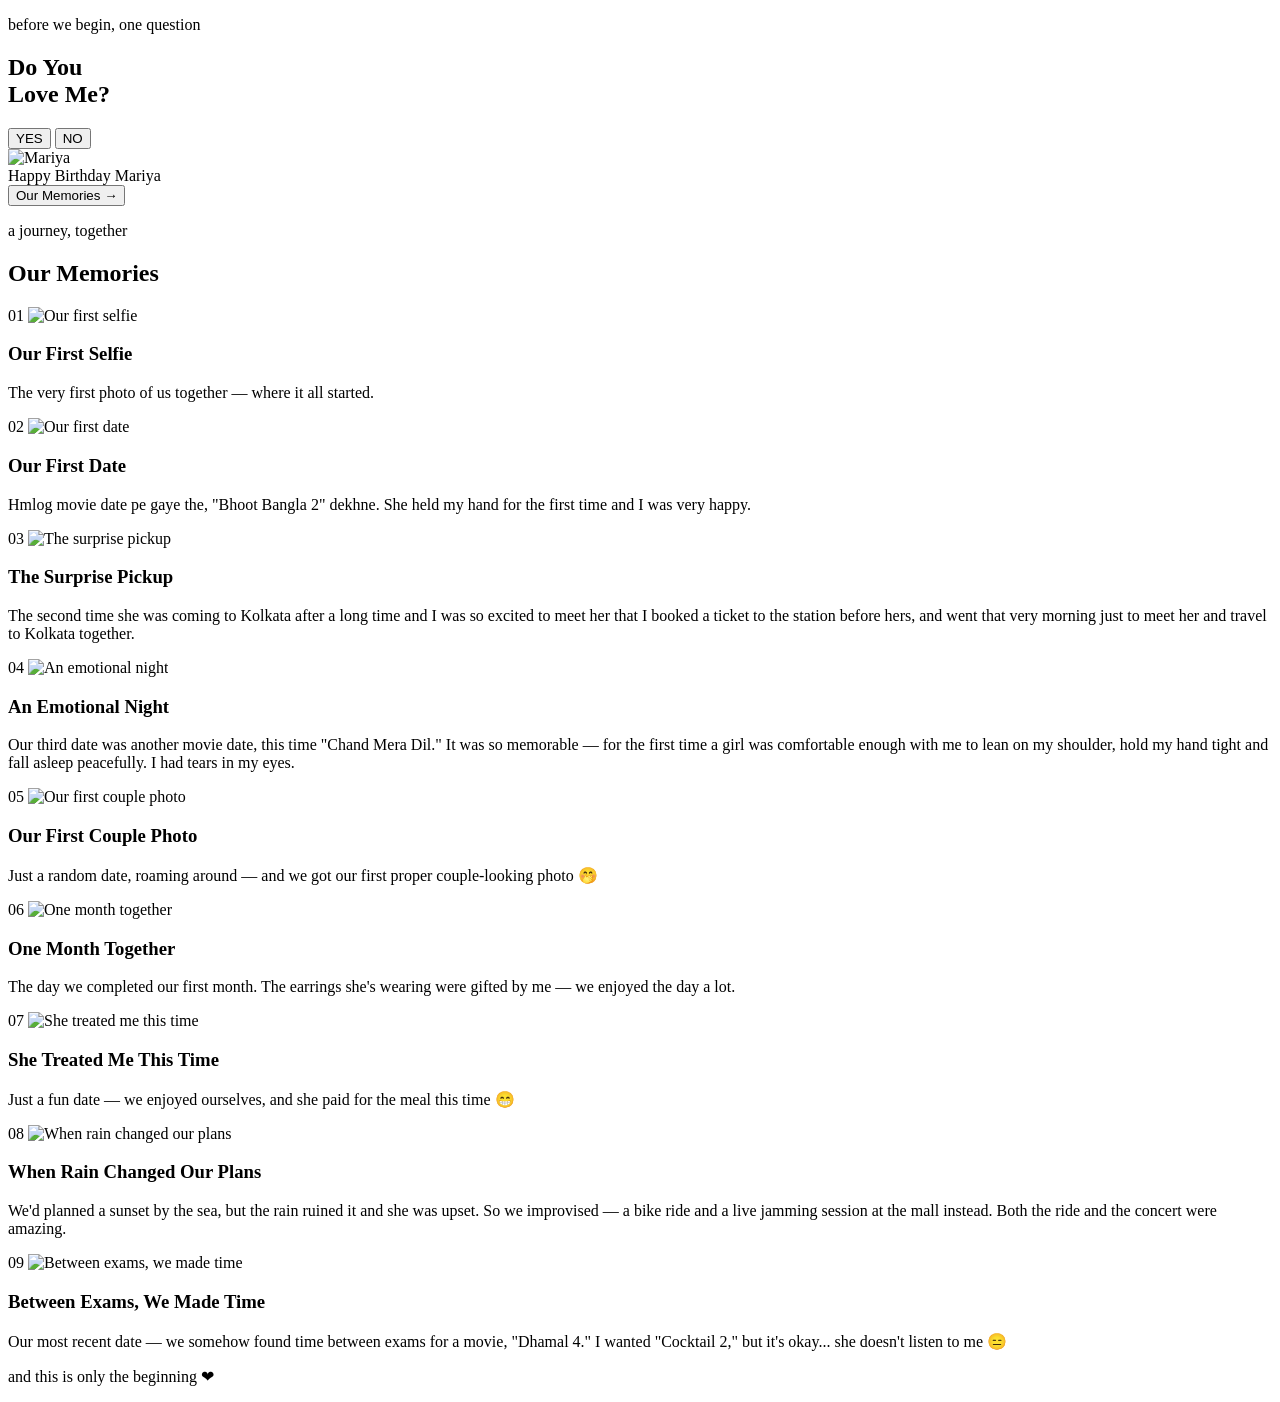
==== index.html @ 49f8afe8 "Add files via upload" ====
<!DOCTYPE html>
<html lang="en">
<head>
<meta charset="UTF-8">
<meta name="viewport" content="width=device-width, initial-scale=1.0">
<title>Happy Birthday Mariya</title>
<link rel="preconnect" href="https://fonts.googleapis.com">
<link rel="preconnect" href="https://fonts.gstatic.com" crossorigin>
<link href="https://fonts.googleapis.com/css2?family=Cormorant+Garamond:ital,wght@0,400;0,500;0,600;1,400;1,500&family=Parisienne&family=Playfair+Display:ital,wght@0,600;0,700;0,900;1,600;1,700&display=swap" rel="stylesheet">
<link rel="stylesheet" href="css/style.css">
</head>
<body>

<div class="ambient" aria-hidden="true"></div>

<!-- SCREEN 1 : THE QUESTION -->
<section id="screen-1" class="screen active">
  <div class="q-wrap">
    <p class="eyebrow">before we begin, one question</p>
    <h1 class="big-question">Do You<br>Love Me?</h1>
    <div class="btn-row" id="btnRow">
      <button id="yesBtn" class="btn btn-yes">YES</button>
      <button id="noBtn" class="btn btn-no">NO</button>
    </div>
  </div>
  <div id="flashMsg" class="flash-msg" aria-live="polite"></div>
</section>

<!-- SCREEN 2 : THE REVEAL -->
<section id="screen-2" class="screen">
  <div class="photo-wrap">
    <img src="images/her-photo.png" alt="Mariya" class="hero-photo">
    <div class="photo-overlay"></div>
    <div class="bday-text">
      <span class="bday-line">Happy Birthday</span>
      <span class="bday-name">Mariya</span>
    </div>
    <button id="nextBtn" class="btn btn-next">Our Memories &#8594;</button>
  </div>
</section>

<!-- SCREEN 3 : OUR MEMORIES -->
<section id="screen-3" class="screen">
  <div class="memories-wrap">
    <p class="eyebrow">a journey, together</p>
    <h2 class="memories-title">Our Memories</h2>

    <div class="timeline">

      <article class="memory">
        <span class="node">01</span>
        <img class="memory-photo" src="images/memory-01.png" alt="Our first selfie">
        <div class="memory-text">
          <h3>Our First Selfie</h3>
          <p>The very first photo of us together — where it all started.</p>
        </div>
      </article>

      <article class="memory">
        <span class="node">02</span>
        <img class="memory-photo" src="images/memory-02.png" alt="Our first date">
        <div class="memory-text">
          <h3>Our First Date</h3>
          <p>Hmlog movie date pe gaye the, "Bhoot Bangla 2" dekhne. She held my hand for the first time and I was very happy.</p>
        </div>
      </article>

      <article class="memory">
        <span class="node">03</span>
        <img class="memory-photo" src="images/memory-03.png" alt="The surprise pickup">
        <div class="memory-text">
          <h3>The Surprise Pickup</h3>
          <p>The second time she was coming to Kolkata after a long time and I was so excited to meet her that I booked a ticket to the station before hers, and went that very morning just to meet her and travel to Kolkata together.</p>
        </div>
      </article>

      <article class="memory">
        <span class="node">04</span>
        <img class="memory-photo" src="images/memory-04.png" alt="An emotional night">
        <div class="memory-text">
          <h3>An Emotional Night</h3>
          <p>Our third date was another movie date, this time "Chand Mera Dil." It was so memorable — for the first time a girl was comfortable enough with me to lean on my shoulder, hold my hand tight and fall asleep peacefully. I had tears in my eyes.</p>
        </div>
      </article>

      <article class="memory">
        <span class="node">05</span>
        <img class="memory-photo" src="images/memory-05.png" alt="Our first couple photo">
        <div class="memory-text">
          <h3>Our First Couple Photo</h3>
          <p>Just a random date, roaming around — and we got our first proper couple-looking photo 🤭</p>
        </div>
      </article>

      <article class="memory">
        <span class="node">06</span>
        <img class="memory-photo" src="images/memory-06.png" alt="One month together">
        <div class="memory-text">
          <h3>One Month Together</h3>
          <p>The day we completed our first month. The earrings she's wearing were gifted by me — we enjoyed the day a lot.</p>
        </div>
      </article>

      <article class="memory">
        <span class="node">07</span>
        <img class="memory-photo" src="images/memory-07.png" alt="She treated me this time">
        <div class="memory-text">
          <h3>She Treated Me This Time</h3>
          <p>Just a fun date — we enjoyed ourselves, and she paid for the meal this time 😁</p>
        </div>
      </article>

      <article class="memory">
        <span class="node">08</span>
        <img class="memory-photo" src="images/memory-08.png" alt="When rain changed our plans">
        <div class="memory-text">
          <h3>When Rain Changed Our Plans</h3>
          <p>We'd planned a sunset by the sea, but the rain ruined it and she was upset. So we improvised — a bike ride and a live jamming session at the mall instead. Both the ride and the concert were amazing.</p>
        </div>
      </article>

      <article class="memory">
        <span class="node">09</span>
        <img class="memory-photo" src="images/memory-09.png" alt="Between exams, we made time">
        <div class="memory-text">
          <h3>Between Exams, We Made Time</h3>
          <p>Our most recent date — we somehow found time between exams for a movie, "Dhamal 4." I wanted "Cocktail 2," but it's okay... she doesn't listen to me 😑</p>
        </div>
      </article>

    </div>

    <p class="footer-note">and this is only the beginning &#10084;</p>
  </div>
</section>

<script src="js/script.js"></script>
</body>
</html>
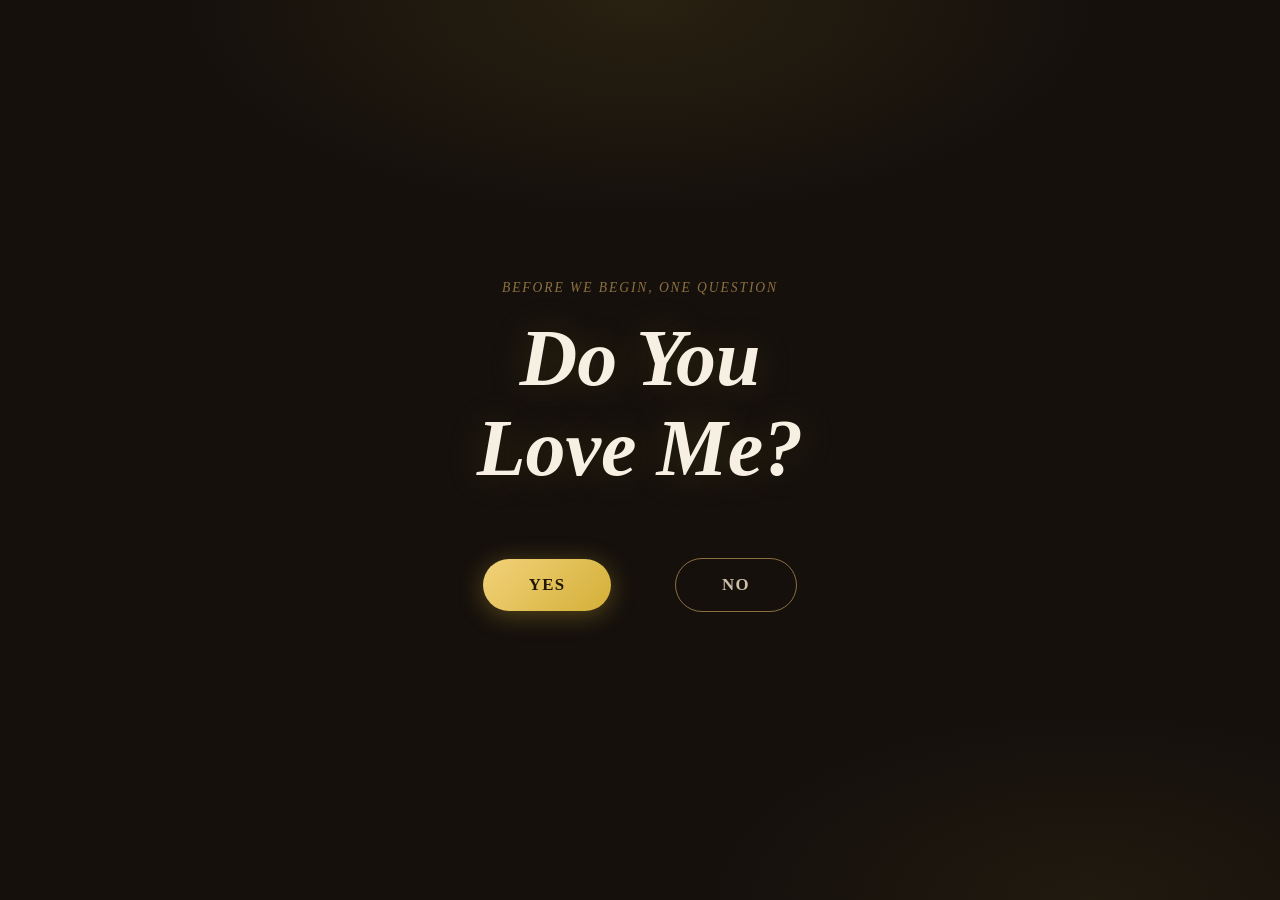
==== commit 4e7c109c: "Update index.html" ====
--- a/index.html
+++ b/index.html
@@ -7,7 +7,7 @@
 <link rel="preconnect" href="https://fonts.googleapis.com">
 <link rel="preconnect" href="https://fonts.gstatic.com" crossorigin>
 <link href="https://fonts.googleapis.com/css2?family=Cormorant+Garamond:ital,wght@0,400;0,500;0,600;1,400;1,500&family=Parisienne&family=Playfair+Display:ital,wght@0,600;0,700;0,900;1,600;1,700&display=swap" rel="stylesheet">
-<link rel="stylesheet" href="css/style.css">
+<link rel="stylesheet" href="style.css">
 </head>
 <body>
 
@@ -29,7 +29,7 @@
 <!-- SCREEN 2 : THE REVEAL -->
 <section id="screen-2" class="screen">
   <div class="photo-wrap">
-    <img src="images/her-photo.png" alt="Mariya" class="hero-photo">
+    <img src="her-photo.png" alt="Mariya" class="hero-photo">
     <div class="photo-overlay"></div>
     <div class="bday-text">
       <span class="bday-line">Happy Birthday</span>
@@ -49,7 +49,7 @@
 
       <article class="memory">
         <span class="node">01</span>
-        <img class="memory-photo" src="images/memory-01.png" alt="Our first selfie">
+        <img class="memory-photo" src="memory-01.png" alt="Our first selfie">
         <div class="memory-text">
           <h3>Our First Selfie</h3>
           <p>The very first photo of us together — where it all started.</p>
@@ -58,7 +58,7 @@
 
       <article class="memory">
         <span class="node">02</span>
-        <img class="memory-photo" src="images/memory-02.png" alt="Our first date">
+        <img class="memory-photo" src="memory-02.png" alt="Our first date">
         <div class="memory-text">
           <h3>Our First Date</h3>
           <p>Hmlog movie date pe gaye the, "Bhoot Bangla 2" dekhne. She held my hand for the first time and I was very happy.</p>
@@ -67,7 +67,7 @@
 
       <article class="memory">
         <span class="node">03</span>
-        <img class="memory-photo" src="images/memory-03.png" alt="The surprise pickup">
+        <img class="memory-photo" src="memory-03.png" alt="The surprise pickup">
         <div class="memory-text">
           <h3>The Surprise Pickup</h3>
           <p>The second time she was coming to Kolkata after a long time and I was so excited to meet her that I booked a ticket to the station before hers, and went that very morning just to meet her and travel to Kolkata together.</p>
@@ -76,7 +76,7 @@
 
       <article class="memory">
         <span class="node">04</span>
-        <img class="memory-photo" src="images/memory-04.png" alt="An emotional night">
+        <img class="memory-photo" src="memory-04.png" alt="An emotional night">
         <div class="memory-text">
           <h3>An Emotional Night</h3>
           <p>Our third date was another movie date, this time "Chand Mera Dil." It was so memorable — for the first time a girl was comfortable enough with me to lean on my shoulder, hold my hand tight and fall asleep peacefully. I had tears in my eyes.</p>
@@ -85,7 +85,7 @@
 
       <article class="memory">
         <span class="node">05</span>
-        <img class="memory-photo" src="images/memory-05.png" alt="Our first couple photo">
+        <img class="memory-photo" src="memory-05.png" alt="Our first couple photo">
         <div class="memory-text">
           <h3>Our First Couple Photo</h3>
           <p>Just a random date, roaming around — and we got our first proper couple-looking photo 🤭</p>
@@ -94,7 +94,7 @@
 
       <article class="memory">
         <span class="node">06</span>
-        <img class="memory-photo" src="images/memory-06.png" alt="One month together">
+        <img class="memory-photo" src="memory-06.png" alt="One month together">
         <div class="memory-text">
           <h3>One Month Together</h3>
           <p>The day we completed our first month. The earrings she's wearing were gifted by me — we enjoyed the day a lot.</p>
@@ -103,7 +103,7 @@
 
       <article class="memory">
         <span class="node">07</span>
-        <img class="memory-photo" src="images/memory-07.png" alt="She treated me this time">
+        <img class="memory-photo" src="memory-07.png" alt="She treated me this time">
         <div class="memory-text">
           <h3>She Treated Me This Time</h3>
           <p>Just a fun date — we enjoyed ourselves, and she paid for the meal this time 😁</p>
@@ -112,7 +112,7 @@
 
       <article class="memory">
         <span class="node">08</span>
-        <img class="memory-photo" src="images/memory-08.png" alt="When rain changed our plans">
+        <img class="memory-photo" src="memory-08.png" alt="When rain changed our plans">
         <div class="memory-text">
           <h3>When Rain Changed Our Plans</h3>
           <p>We'd planned a sunset by the sea, but the rain ruined it and she was upset. So we improvised — a bike ride and a live jamming session at the mall instead. Both the ride and the concert were amazing.</p>
@@ -121,7 +121,7 @@
 
       <article class="memory">
         <span class="node">09</span>
-        <img class="memory-photo" src="images/memory-09.png" alt="Between exams, we made time">
+        <img class="memory-photo" src="memory-09.png" alt="Between exams, we made time">
         <div class="memory-text">
           <h3>Between Exams, We Made Time</h3>
           <p>Our most recent date — we somehow found time between exams for a movie, "Dhamal 4." I wanted "Cocktail 2," but it's okay... she doesn't listen to me 😑</p>
@@ -134,6 +134,6 @@
   </div>
 </section>
 
-<script src="js/script.js"></script>
+<script src="script.js"></script>
 </body>
 </html>
--- a/style.css
+++ b/style.css
@@ -0,0 +1,337 @@
+/* ============ DESIGN TOKENS ============ */
+:root{
+  --bg:        #15100c;
+  --bg-soft:   #1f1811;
+  --card:      #211a13;
+  --gold:      #d4af37;
+  --gold-bright: #f2d27a;
+  --gold-dim:  #8c703f;
+  --ivory:     #f6efe2;
+  --ivory-dim: #cdc0a8;
+
+  --font-display: 'Playfair Display', serif;
+  --font-body:    'Cormorant Garamond', serif;
+  --font-script:  'Parisienne', cursive;
+}
+
+*{ box-sizing:border-box; margin:0; padding:0; }
+
+html, body{
+  background: var(--bg);
+  color: var(--ivory);
+  font-family: var(--font-body);
+  overflow-x: hidden;
+  scroll-behavior: smooth;
+}
+
+button{ font-family: inherit; cursor:pointer; border:none; }
+
+/* subtle ambient glow, fixed behind everything */
+.ambient{
+  position: fixed;
+  inset: 0;
+  z-index: 0;
+  background:
+    radial-gradient(ellipse 60% 40% at 50% 0%, rgba(212,175,55,0.10), transparent 60%),
+    radial-gradient(ellipse 50% 35% at 85% 100%, rgba(212,175,55,0.06), transparent 60%),
+    var(--bg);
+  pointer-events: none;
+}
+
+/* ============ SCREEN MANAGEMENT ============ */
+.screen{
+  position: relative;
+  z-index: 1;
+  display: none;
+  min-height: 100vh;
+  width: 100%;
+}
+.screen.active{ display: flex; }
+
+/* ============ SCREEN 1 : THE QUESTION ============ */
+#screen-1{
+  flex-direction: column;
+  align-items: center;
+  justify-content: center;
+  text-align: center;
+  padding: 24px;
+}
+
+.eyebrow{
+  font-family: var(--font-body);
+  font-style: italic;
+  letter-spacing: 0.14em;
+  text-transform: uppercase;
+  font-size: clamp(0.7rem, 1.4vw, 0.85rem);
+  color: var(--gold-dim);
+  margin-bottom: 18px;
+}
+
+.big-question{
+  font-family: var(--font-display);
+  font-style: italic;
+  font-weight: 700;
+  font-size: clamp(2.4rem, 8vw, 5rem);
+  line-height: 1.12;
+  color: var(--ivory);
+  text-shadow: 0 0 40px rgba(212,175,55,0.18);
+  margin-bottom: 56px;
+}
+
+.btn-row{
+  display: flex;
+  justify-content: center;
+  align-items: center;
+  gap: 64px;
+  position: relative;
+  min-height: 70px;
+}
+
+.btn{
+  font-family: var(--font-display);
+  font-weight: 700;
+  letter-spacing: 0.08em;
+  font-size: 1.05rem;
+  padding: 16px 46px;
+  border-radius: 40px;
+  transition: transform 0.25s ease, box-shadow 0.25s ease;
+}
+
+.btn-yes{
+  background: linear-gradient(135deg, var(--gold-bright), var(--gold));
+  color: #201705;
+  box-shadow: 0 4px 24px rgba(212,175,55,0.35);
+}
+.btn-yes:hover{ transform: translateY(-2px) scale(1.04); box-shadow: 0 8px 30px rgba(212,175,55,0.5); }
+.btn-yes.pulse{ animation: yesPulse 1.4s ease-in-out infinite; }
+
+@keyframes yesPulse{
+  0%, 100%{ box-shadow: 0 4px 24px rgba(212,175,55,0.35); transform: scale(1); }
+  50%{ box-shadow: 0 4px 40px rgba(242,210,122,0.75); transform: scale(1.06); }
+}
+
+.btn-no{
+  background: transparent;
+  color: var(--ivory-dim);
+  border: 1.5px solid var(--gold-dim);
+  will-change: transform, opacity;
+  transition: transform 0.45s cubic-bezier(.34,1.56,.64,1), opacity 0.4s ease;
+}
+.btn-no.jumping{
+  position: fixed; /* enables free jumping around the viewport, set only once the chase begins */
+  left: 0;
+  top: 0;
+}
+.btn-no:hover{ border-color: var(--gold); color: var(--ivory); }
+
+.flash-msg{
+  position: fixed;
+  top: 50%;
+  left: 50%;
+  transform: translate(-50%, -50%) scale(0.9);
+  z-index: 5;
+  font-family: var(--font-display);
+  font-style: italic;
+  font-size: clamp(1.3rem, 4vw, 2.1rem);
+  color: var(--gold-bright);
+  background: rgba(21,16,12,0.85);
+  border: 1px solid var(--gold-dim);
+  padding: 14px 32px;
+  border-radius: 12px;
+  opacity: 0;
+  pointer-events: none;
+  transition: opacity 0.25s ease, transform 0.25s ease;
+  white-space: nowrap;
+}
+.flash-msg.show{
+  opacity: 1;
+  transform: translate(-50%, -50%) scale(1);
+}
+
+/* ============ SCREEN 2 : THE REVEAL ============ */
+#screen-2{ align-items: stretch; justify-content: center; }
+
+.photo-wrap{
+  position: relative;
+  width: 100%;
+  min-height: 100vh;
+  display: flex;
+  align-items: flex-end;
+  justify-content: center;
+  overflow: hidden;
+}
+
+.hero-photo{
+  position: absolute;
+  inset: 0;
+  width: 100%;
+  height: 100%;
+  object-fit: cover;
+  object-position: center 30%;
+}
+
+.photo-overlay{
+  position: absolute;
+  inset: 0;
+  background:
+    linear-gradient(to bottom, rgba(21,16,12,0.75) 0%, rgba(21,16,12,0.05) 30%, rgba(21,16,12,0.15) 60%, rgba(21,16,12,0.92) 100%);
+}
+
+.bday-text{
+  position: absolute;
+  top: 8%;
+  left: 50%;
+  transform: translateX(-50%);
+  text-align: center;
+  width: 100%;
+  padding: 0 20px;
+}
+
+.bday-line{
+  display: block;
+  font-family: var(--font-display);
+  font-weight: 900;
+  text-transform: uppercase;
+  letter-spacing: 0.12em;
+  font-size: clamp(1.5rem, 5vw, 2.6rem);
+  color: var(--ivory);
+  text-shadow: 0 2px 20px rgba(0,0,0,0.6);
+}
+
+.bday-name{
+  display: block;
+  font-family: var(--font-script);
+  font-size: clamp(3rem, 11vw, 6.5rem);
+  color: var(--gold-bright);
+  line-height: 1.3;
+  text-shadow: 0 0 30px rgba(212,175,55,0.45);
+}
+
+.btn-next{
+  position: relative;
+  z-index: 2;
+  margin-bottom: 6%;
+  background: transparent;
+  border: 1.5px solid var(--gold);
+  color: var(--gold-bright);
+  font-family: var(--font-display);
+  font-weight: 600;
+  letter-spacing: 0.06em;
+  font-size: 1rem;
+  padding: 14px 34px;
+  border-radius: 40px;
+  transition: all 0.3s ease;
+}
+.btn-next:hover{
+  background: var(--gold);
+  color: #201705;
+  transform: translateY(-2px);
+}
+
+/* ============ SCREEN 3 : OUR MEMORIES ============ */
+#screen-3{
+  flex-direction: column;
+  align-items: center;
+  padding: 80px 20px 100px;
+}
+
+.memories-wrap{
+  width: 100%;
+  max-width: 720px;
+  text-align: center;
+}
+
+.memories-title{
+  font-family: var(--font-display);
+  font-style: italic;
+  font-weight: 700;
+  font-size: clamp(2rem, 6vw, 3.2rem);
+  color: var(--ivory);
+  margin-bottom: 64px;
+}
+
+.timeline{
+  position: relative;
+  text-align: left;
+  padding-left: 46px;
+}
+
+.timeline::before{
+  content: "";
+  position: absolute;
+  left: 15px;
+  top: 10px;
+  bottom: 10px;
+  width: 2px;
+  background: linear-gradient(to bottom, transparent, var(--gold-dim) 6%, var(--gold-dim) 94%, transparent);
+}
+
+.memory{
+  position: relative;
+  margin-bottom: 84px;
+}
+.memory:last-child{ margin-bottom: 0; }
+
+.node{
+  position: absolute;
+  left: -46px;
+  top: 0;
+  width: 32px;
+  height: 32px;
+  border-radius: 50%;
+  background: var(--bg);
+  border: 1.5px solid var(--gold);
+  color: var(--gold-bright);
+  font-family: var(--font-display);
+  font-size: 0.75rem;
+  font-weight: 700;
+  display: flex;
+  align-items: center;
+  justify-content: center;
+}
+
+.memory-photo{
+  width: 100%;
+  max-height: 460px;
+  object-fit: cover;
+  border-radius: 6px;
+  border: 1px solid rgba(212,175,55,0.25);
+  box-shadow: 0 10px 30px rgba(0,0,0,0.35);
+  display: block;
+  margin-bottom: 20px;
+}
+
+.memory-text h3{
+  font-family: var(--font-display);
+  font-weight: 700;
+  font-size: 1.4rem;
+  color: var(--gold-bright);
+  margin-bottom: 8px;
+}
+
+.memory-text p{
+  font-size: 1.15rem;
+  line-height: 1.6;
+  color: var(--ivory-dim);
+}
+
+.footer-note{
+  margin-top: 90px;
+  font-family: var(--font-script);
+  font-size: 2rem;
+  color: var(--gold);
+}
+
+/* ============ RESPONSIVE ============ */
+@media (max-width: 600px){
+  .btn-row{ gap: 40px; }
+  .btn{ padding: 14px 34px; font-size: 0.95rem; }
+  .timeline{ padding-left: 34px; }
+  .node{ left: -34px; width: 26px; height: 26px; font-size: 0.65rem; }
+  .memory-photo{ max-height: 340px; }
+}
+
+/* respect reduced motion preference */
+@media (prefers-reduced-motion: reduce){
+  *{ animation-duration: 0.001ms !important; transition-duration: 0.001ms !important; }
+}
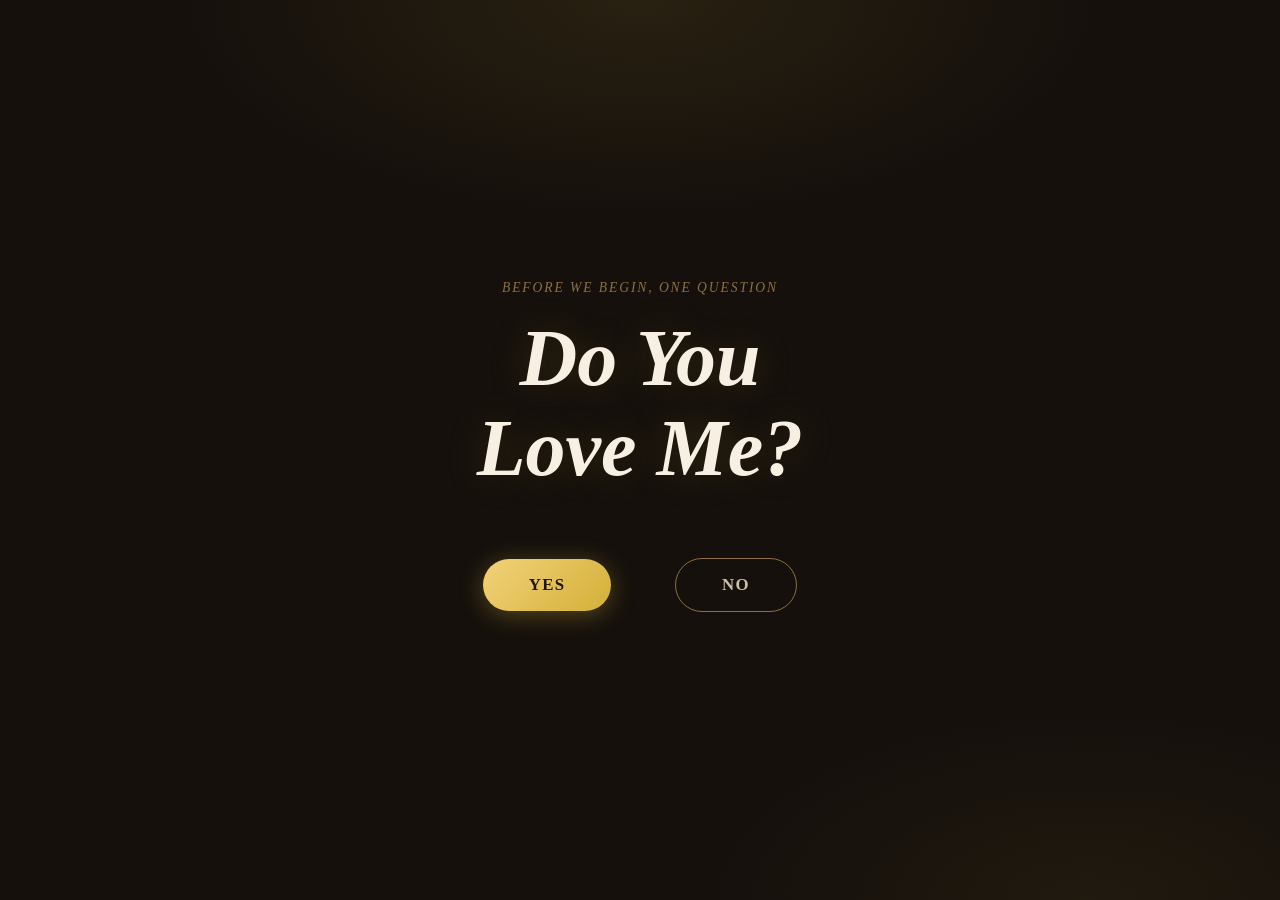
==== commit 64072461: "Update index.html" ====
--- a/index.html
+++ b/index.html
@@ -52,7 +52,7 @@
         <img class="memory-photo" src="memory-01.png" alt="Our first selfie">
         <div class="memory-text">
           <h3>Our First Selfie</h3>
-          <p>The very first photo of us together — where it all started.</p>
+          <p>The very first photo the two of them ever took together — the frame where it all quietly began.</p>
         </div>
       </article>
 
@@ -61,7 +61,7 @@
         <img class="memory-photo" src="memory-02.png" alt="Our first date">
         <div class="memory-text">
           <h3>Our First Date</h3>
-          <p>Hmlog movie date pe gaye the, "Bhoot Bangla 2" dekhne. She held my hand for the first time and I was very happy.</p>
+          <p>Their first ever date was a movie night out to watch "Bhoot Bangla 2." Somewhere in the dark of that theatre, she reached for his hand for the very first time — and he doesn't think he's ever felt happier than in that moment.</p>
         </div>
       </article>
 
@@ -70,7 +70,7 @@
         <img class="memory-photo" src="memory-03.png" alt="The surprise pickup">
         <div class="memory-text">
           <h3>The Surprise Pickup</h3>
-          <p>The second time she was coming to Kolkata after a long time and I was so excited to meet her that I booked a ticket to the station before hers, and went that very morning just to meet her and travel to Kolkata together.</p>
+          <p>The second time she was making her way back to Kolkata after a long gap, he couldn't stand the thought of waiting even a little longer to see her. So that morning, he caught a train to the stop before hers, just to surprise her early and travel the rest of the way in together.</p>
         </div>
       </article>
 
@@ -79,7 +79,7 @@
         <img class="memory-photo" src="memory-04.png" alt="An emotional night">
         <div class="memory-text">
           <h3>An Emotional Night</h3>
-          <p>Our third date was another movie date, this time "Chand Mera Dil." It was so memorable — for the first time a girl was comfortable enough with me to lean on my shoulder, hold my hand tight and fall asleep peacefully. I had tears in my eyes.</p>
+          <p>Their third date, another movie — this time "Chand Mera Dil." Somewhere through the film she leaned her head on his shoulder, held his hand tight, and drifted off comfortably right there beside him. It was the first time anyone had felt so at ease around him, and it quietly brought him to tears.</p>
         </div>
       </article>
 
@@ -88,7 +88,7 @@
         <img class="memory-photo" src="memory-05.png" alt="Our first couple photo">
         <div class="memory-text">
           <h3>Our First Couple Photo</h3>
-          <p>Just a random date, roaming around — and we got our first proper couple-looking photo 🤭</p>
+          <p>Just an ordinary day of wandering around together — and somewhere in it, they ended up with their first photo that finally looked like a real couple 🤭</p>
         </div>
       </article>
 
@@ -97,7 +97,7 @@
         <img class="memory-photo" src="memory-06.png" alt="One month together">
         <div class="memory-text">
           <h3>One Month Together</h3>
-          <p>The day we completed our first month. The earrings she's wearing were gifted by me — we enjoyed the day a lot.</p>
+          <p>The day they completed their first month together. The earrings she's wearing were his gift to her, and the two of them spent the whole day simply enjoying being with each other.</p>
         </div>
       </article>
 
@@ -106,7 +106,7 @@
         <img class="memory-photo" src="memory-07.png" alt="She treated me this time">
         <div class="memory-text">
           <h3>She Treated Me This Time</h3>
-          <p>Just a fun date — we enjoyed ourselves, and she paid for the meal this time 😁</p>
+          <p>A light, fun date full of laughter — and for once, she was the one who picked up the bill 😁</p>
         </div>
       </article>
 
@@ -115,7 +115,7 @@
         <img class="memory-photo" src="memory-08.png" alt="When rain changed our plans">
         <div class="memory-text">
           <h3>When Rain Changed Our Plans</h3>
-          <p>We'd planned a sunset by the sea, but the rain ruined it and she was upset. So we improvised — a bike ride and a live jamming session at the mall instead. Both the ride and the concert were amazing.</p>
+          <p>They'd planned a quiet sunset by the sea, but the rain had other ideas, and she was upset it fell through. So they improvised instead — a bike ride followed by a live jamming session at the mall. Somehow, the backup plan turned out to be just as amazing.</p>
         </div>
       </article>
 
@@ -124,7 +124,7 @@
         <img class="memory-photo" src="memory-09.png" alt="Between exams, we made time">
         <div class="memory-text">
           <h3>Between Exams, We Made Time</h3>
-          <p>Our most recent date — we somehow found time between exams for a movie, "Dhamal 4." I wanted "Cocktail 2," but it's okay... she doesn't listen to me 😑</p>
+          <p>Their most recent date, squeezed in somewhere between exam schedules — a movie, "Dhamal 4." He'd been hoping for "Cocktail 2" instead, but as always, she had the final say 😑</p>
         </div>
       </article>
 
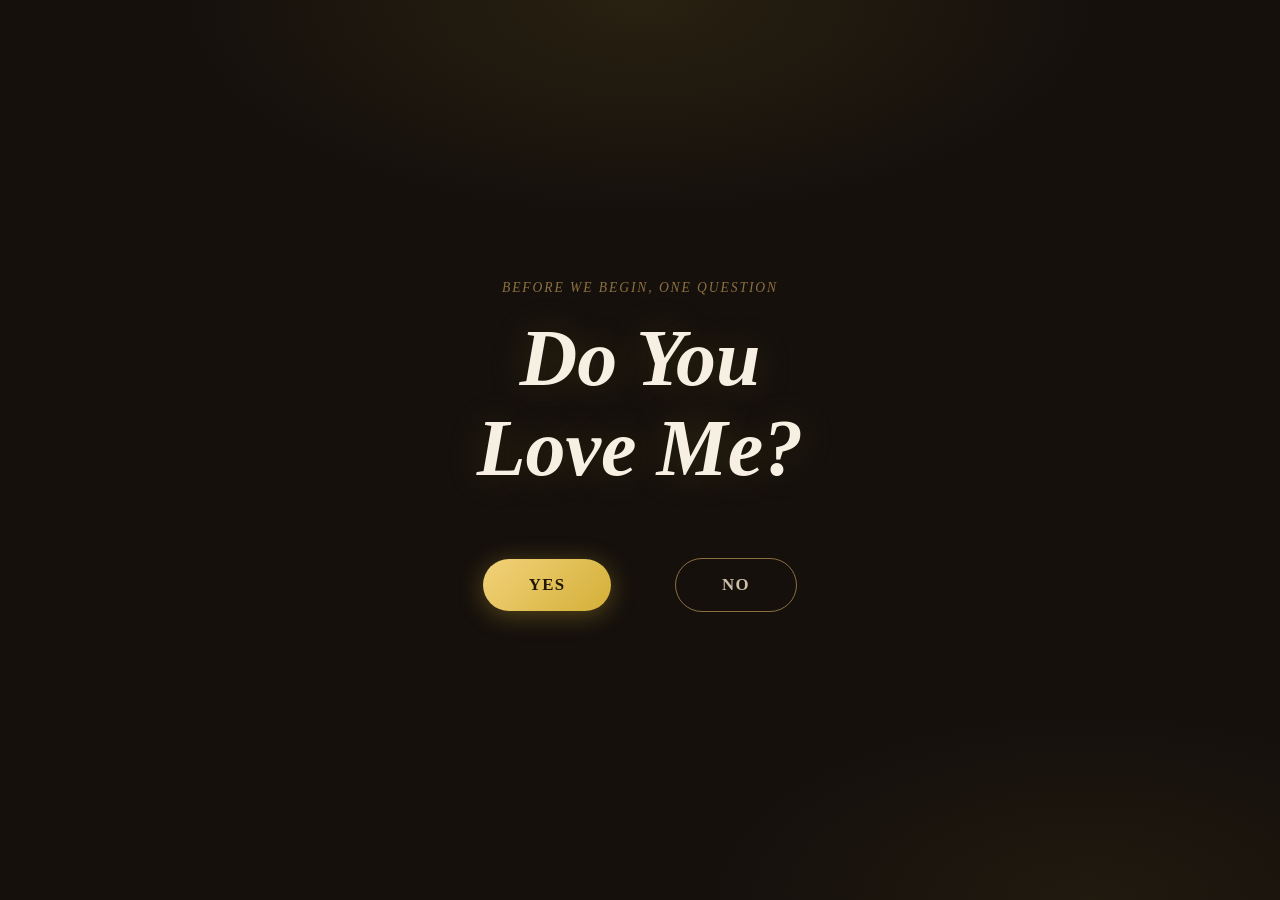
==== commit 516d9599: "Update index.html" ====
--- a/index.html
+++ b/index.html
@@ -52,7 +52,7 @@
         <img class="memory-photo" src="memory-01.png" alt="Our first selfie">
         <div class="memory-text">
           <h3>Our First Selfie</h3>
-          <p>The very first photo the two of them ever took together — the frame where it all quietly began.</p>
+          <p>The very first photo we took together — the frame where it all quietly began.</p>
         </div>
       </article>
 
@@ -61,7 +61,7 @@
         <img class="memory-photo" src="memory-02.png" alt="Our first date">
         <div class="memory-text">
           <h3>Our First Date</h3>
-          <p>Their first ever date was a movie night out to watch "Bhoot Bangla 2." Somewhere in the dark of that theatre, she reached for his hand for the very first time — and he doesn't think he's ever felt happier than in that moment.</p>
+          <p>Remember our first movie date, "Bhoot Bangla 2." Somewhere in the darkness of that theatre, we held each other's hands for the very first time—and until that moment, I had never felt happier. It's a memory I'll always cherish, because that simple moment meant the world to me.</p>
         </div>
       </article>
 
@@ -70,7 +70,7 @@
         <img class="memory-photo" src="memory-03.png" alt="The surprise pickup">
         <div class="memory-text">
           <h3>The Surprise Pickup</h3>
-          <p>The second time she was making her way back to Kolkata after a long gap, he couldn't stand the thought of waiting even a little longer to see her. So that morning, he caught a train to the stop before hers, just to surprise her early and travel the rest of the way in together.</p>
+          <p>Remember I came to meet you at your next station. Tbh I didn't expected myself to do that for anyone 😅 but yes you are special to me and that makes me do these things love💕</p>
         </div>
       </article>
 
@@ -79,7 +79,7 @@
         <img class="memory-photo" src="memory-04.png" alt="An emotional night">
         <div class="memory-text">
           <h3>An Emotional Night</h3>
-          <p>Their third date, another movie — this time "Chand Mera Dil." Somewhere through the film she leaned her head on his shoulder, held his hand tight, and drifted off comfortably right there beside him. It was the first time anyone had felt so at ease around him, and it quietly brought him to tears.</p>
+          <p>Our third date, another movie — this time "Chand Mera Dil." Somewhere through the film when you got bored you leaned your head on my shoulders, held my hand tight. It was the first time anyone had felt so at comfortable around me and it quietly brought me to tears 🥺</p>
         </div>
       </article>
 
@@ -88,7 +88,7 @@
         <img class="memory-photo" src="memory-05.png" alt="Our first couple photo">
         <div class="memory-text">
           <h3>Our First Couple Photo</h3>
-          <p>Just an ordinary day of wandering around together — and somewhere in it, they ended up with their first photo that finally looked like a real couple 🤭</p>
+          <p>Just an ordinary day of wandering around together — and somewhere in it, we ended up with our first photo that finally looked like a real couple 🤭</p>
         </div>
       </article>
 
@@ -97,7 +97,7 @@
         <img class="memory-photo" src="memory-06.png" alt="One month together">
         <div class="memory-text">
           <h3>One Month Together</h3>
-          <p>The day they completed their first month together. The earrings she's wearing were his gift to her, and the two of them spent the whole day simply enjoying being with each other.</p>
+          <p>Huh..finally the day we completed our first month Remember the earrings you are wearing,I hope you liked it 👀</p>
         </div>
       </article>
 
@@ -106,7 +106,7 @@
         <img class="memory-photo" src="memory-07.png" alt="She treated me this time">
         <div class="memory-text">
           <h3>She Treated Me This Time</h3>
-          <p>A light, fun date full of laughter — and for once, she was the one who picked up the bill 😁</p>
+          <p>Remember Mani Square? A light, fun date full of laughter — and this time, you payed for me.. thankyou so much 😁</p>
         </div>
       </article>
 
@@ -115,7 +115,7 @@
         <img class="memory-photo" src="memory-08.png" alt="When rain changed our plans">
         <div class="memory-text">
           <h3>When Rain Changed Our Plans</h3>
-          <p>They'd planned a quiet sunset by the sea, but the rain had other ideas, and she was upset it fell through. So they improvised instead — a bike ride followed by a live jamming session at the mall. Somehow, the backup plan turned out to be just as amazing.</p>
+          <p>This time we planned a quiet sunset by the sea, but the rain had other ideas, and you were upset. So we got a bike ride followed by a live jamming session at the mall. Somehow, the backup plan turned out to be just as amazing Right? 🤭</p>
         </div>
       </article>
 
@@ -124,7 +124,16 @@
         <img class="memory-photo" src="memory-09.png" alt="Between exams, we made time">
         <div class="memory-text">
           <h3>Between Exams, We Made Time</h3>
-          <p>Their most recent date, squeezed in somewhere between exam schedules — a movie, "Dhamal 4." He'd been hoping for "Cocktail 2" instead, but as always, she had the final say 😑</p>
+          <p>This is our most recent date, squeezed in somewhere between exam schedules — a movie, "Welcome to the Jungle." I was requesting for "Cocktail 2" instead, but as always, you have the final say 😑</p>
+        </div>
+      </article>
+
+      <article class="memory">
+        <span class="node">10</span>
+        <img class="memory-photo" src="memory-10.png" alt="Our sunset, finally">
+        <div class="memory-text">
+          <h3>Our Sunset, Finally</h3>
+          <p>Finally we managed to complete our sunset plan but again this time without the sun..still it felt great with you Mottuuu.. we'll definitely go there again!!</p>
         </div>
       </article>
 
--- a/style.css
+++ b/style.css
@@ -167,7 +167,7 @@
   width: 100%;
   height: 100%;
   object-fit: cover;
-  object-position: center 30%;
+  object-position: center 12%;
 }
 
 .photo-overlay{
@@ -179,7 +179,7 @@
 
 .bday-text{
   position: absolute;
-  top: 8%;
+  top: 3%;
   left: 50%;
   transform: translateX(-50%);
   text-align: center;
@@ -193,7 +193,7 @@
   font-weight: 900;
   text-transform: uppercase;
   letter-spacing: 0.12em;
-  font-size: clamp(1.5rem, 5vw, 2.6rem);
+  font-size: clamp(1.3rem, 4.5vw, 2.2rem);
   color: var(--ivory);
   text-shadow: 0 2px 20px rgba(0,0,0,0.6);
 }
@@ -201,9 +201,9 @@
 .bday-name{
   display: block;
   font-family: var(--font-script);
-  font-size: clamp(3rem, 11vw, 6.5rem);
-  color: var(--gold-bright);
-  line-height: 1.3;
+  font-size: clamp(2.4rem, 9vw, 5rem);
+  color: var(--gold-bright);
+  line-height: 1.25;
   text-shadow: 0 0 30px rgba(212,175,55,0.45);
 }
 
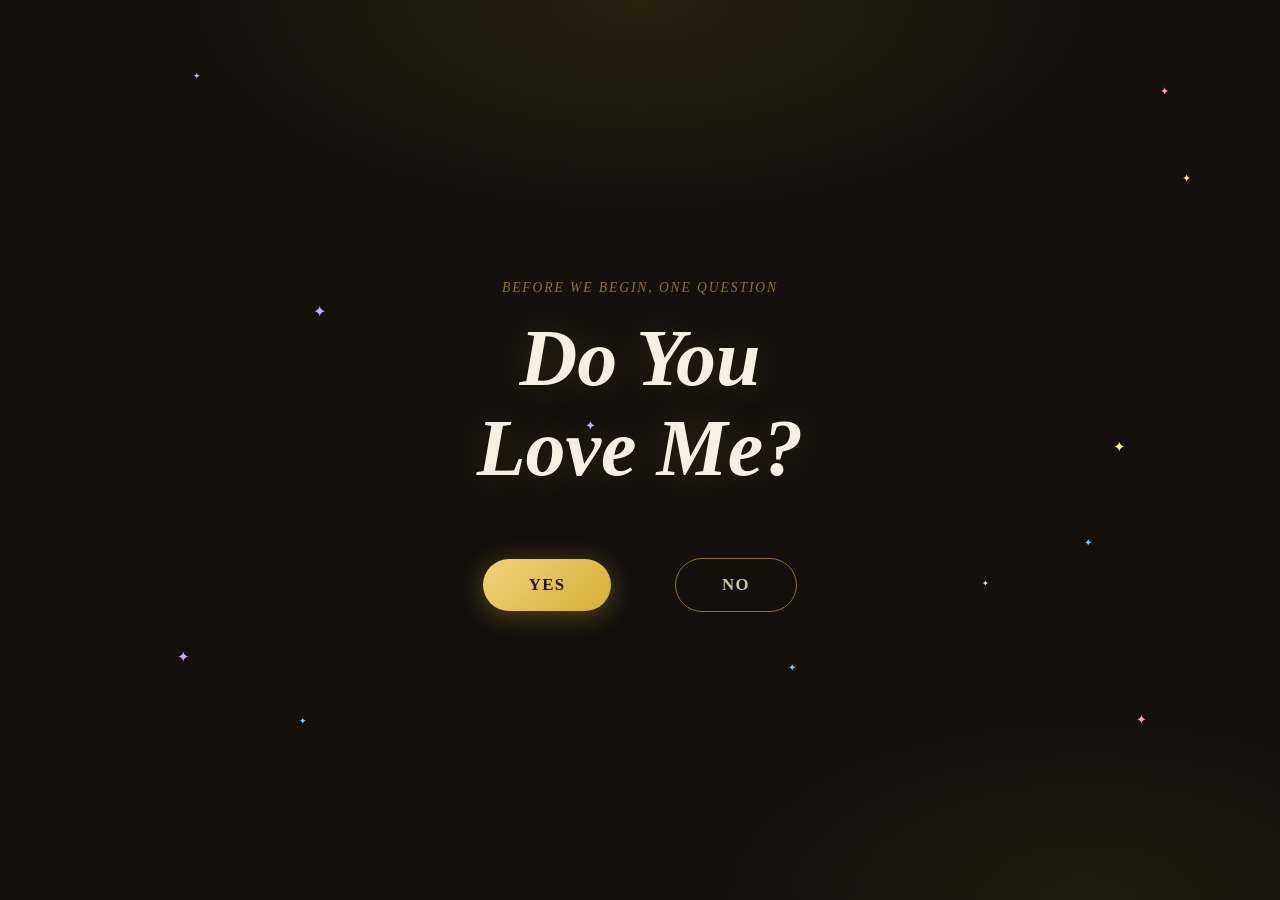
==== commit 4c281262: "Update index.html" ====
--- a/index.html
+++ b/index.html
@@ -8,10 +8,55 @@
 <link rel="preconnect" href="https://fonts.gstatic.com" crossorigin>
 <link href="https://fonts.googleapis.com/css2?family=Cormorant+Garamond:ital,wght@0,400;0,500;0,600;1,400;1,500&family=Parisienne&family=Playfair+Display:ital,wght@0,600;0,700;0,900;1,600;1,700&display=swap" rel="stylesheet">
 <link rel="stylesheet" href="style.css">
+<style>
+  /* Romantic floating backdrop decorations */
+  .deco-layer {
+    position: fixed;
+    top: 0;
+    left: 0;
+    width: 100%;
+    height: 100%;
+    pointer-events: none;
+    overflow: hidden;
+    z-index: 5;
+  }
+  .deco-item {
+    position: absolute;
+    top: -10%;
+    opacity: 0;
+    animation-name: deco-fall;
+    animation-timing-function: linear;
+    animation-iteration-count: infinite;
+    will-change: transform, opacity;
+  }
+  @keyframes deco-fall {
+    0% {
+      transform: translateY(0) translateX(0) rotate(0deg);
+      opacity: 0;
+    }
+    8% { opacity: 1; }
+    92% { opacity: 1; }
+    100% {
+      transform: translateY(110vh) translateX(var(--drift, 20px)) rotate(360deg);
+      opacity: 0;
+    }
+  }
+  .deco-star {
+    animation-name: deco-twinkle;
+    animation-timing-function: ease-in-out;
+    animation-iteration-count: infinite;
+    position: absolute;
+  }
+  @keyframes deco-twinkle {
+    0%, 100% { opacity: 0.15; transform: scale(0.8); }
+    50% { opacity: 1; transform: scale(1.2); }
+  }
+</style>
 </head>
 <body>
 
 <div class="ambient" aria-hidden="true"></div>
+<div class="deco-layer" id="decoLayer" aria-hidden="true"></div>
 
 <!-- SCREEN 1 : THE QUESTION -->
 <section id="screen-1" class="screen active">
@@ -130,7 +175,7 @@
 
       <article class="memory">
         <span class="node">10</span>
-        <img class="memory-photo" src="memory-10.png" alt="Our sunset, finally">
+        <img class="memory-photo" src="memory-10.png" alt="Our sunset, finally" style="object-position: center 15%;">
         <div class="memory-text">
           <h3>Our Sunset, Finally</h3>
           <p>Finally we managed to complete our sunset plan but again this time without the sun..still it felt great with you Mottuuu.. we'll definitely go there again!!</p>
@@ -144,5 +189,73 @@
 </section>
 
 <script src="script.js"></script>
+<script>
+(function() {
+  const layer = document.getElementById('decoLayer');
+  if (!layer) return;
+
+  const fallingEmojis = ['💖', '💕', '💜', '💛', '✨', '⭐'];
+  const colors = ['#ffd166', '#ff6b9d', '#c9a7ff', '#7ee8c7', '#8ec9ff', '#ffffff'];
+
+  function randomBetween(min, max) {
+    return Math.random() * (max - min) + min;
+  }
+
+  // Falling hearts / stars / confetti
+  function spawnFallingItem() {
+    const el = document.createElement('div');
+    el.className = 'deco-item';
+    const isEmoji = Math.random() < 0.7;
+
+    if (isEmoji) {
+      el.textContent = fallingEmojis[Math.floor(Math.random() * fallingEmojis.length)];
+      el.style.fontSize = randomBetween(12, 22) + 'px';
+      el.style.filter = 'hue-rotate(' + randomBetween(0, 360) + 'deg)';
+    } else {
+      // simple confetti rectangle
+      el.style.width = randomBetween(6, 10) + 'px';
+      el.style.height = randomBetween(10, 16) + 'px';
+      el.style.background = colors[Math.floor(Math.random() * colors.length)];
+      el.style.borderRadius = '2px';
+    }
+
+    el.style.left = randomBetween(0, 100) + 'vw';
+    el.style.setProperty('--drift', randomBetween(-60, 60) + 'px');
+    const duration = randomBetween(7, 14);
+    el.style.animationDuration = duration + 's';
+    el.style.animationDelay = randomBetween(0, 4) + 's';
+
+    layer.appendChild(el);
+
+    setTimeout(() => el.remove(), (duration + 4) * 1000);
+  }
+
+  // Twinkling background stars (static positions, gentle pulse)
+  function spawnTwinkleStars(count) {
+    for (let i = 0; i < count; i++) {
+      const star = document.createElement('div');
+      star.className = 'deco-star';
+      star.textContent = '✦';
+      star.style.left = randomBetween(0, 100) + 'vw';
+      star.style.top = randomBetween(0, 100) + 'vh';
+      star.style.fontSize = randomBetween(8, 16) + 'px';
+      const starColors = ['#ffe9a8', '#c9a7ff', '#8ec9ff', '#ff9fc4'];
+      star.style.color = starColors[Math.floor(Math.random() * starColors.length)];
+      star.style.animationDuration = randomBetween(2, 5) + 's';
+      star.style.animationDelay = randomBetween(0, 3) + 's';
+      layer.appendChild(star);
+    }
+  }
+
+  spawnTwinkleStars(12);
+
+  // Continuously spawn falling decorations at a gentle, sparse pace
+  setInterval(spawnFallingItem, 1800);
+  // Seed just a couple immediately so it doesn't feel empty on load
+  for (let i = 0; i < 3; i++) {
+    setTimeout(spawnFallingItem, i * 400);
+  }
+})();
+</script>
 </body>
 </html>
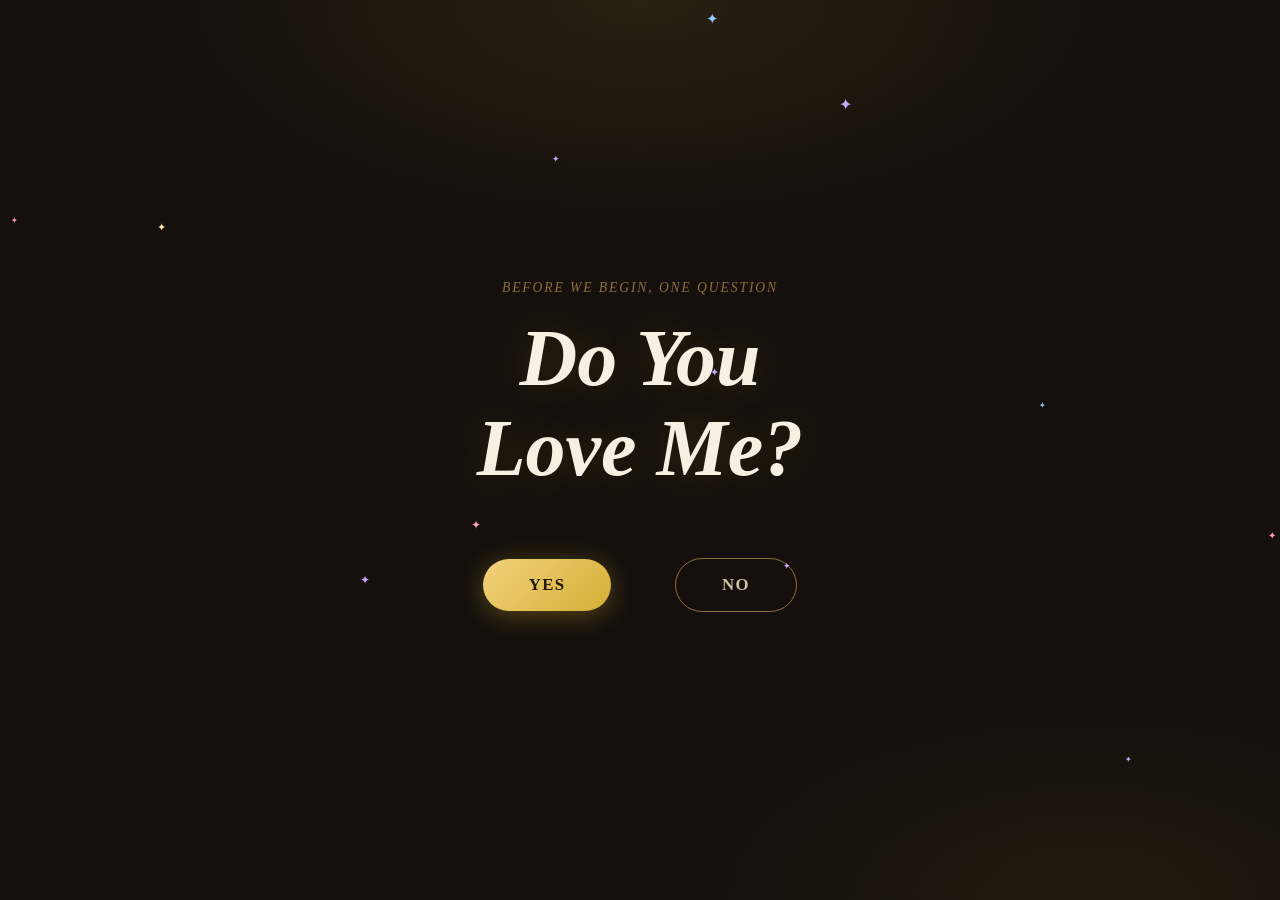
==== commit feda284e: "Update index.html" ====
--- a/index.html
+++ b/index.html
@@ -114,7 +114,7 @@
         <span class="node">03</span>
         <img class="memory-photo" src="memory-03.png" alt="The surprise pickup">
         <div class="memory-text">
-          <h3>The Surprise Pickup</h3>
+          <h3>The Surprise Meetup</h3>
           <p>Remember I came to meet you at your next station. Tbh I didn't expected myself to do that for anyone 😅 but yes you are special to me and that makes me do these things love💕</p>
         </div>
       </article>
@@ -123,7 +123,7 @@
         <span class="node">04</span>
         <img class="memory-photo" src="memory-04.png" alt="An emotional night">
         <div class="memory-text">
-          <h3>An Emotional Night</h3>
+          <h3>The New Curve</h3>
           <p>Our third date, another movie — this time "Chand Mera Dil." Somewhere through the film when you got bored you leaned your head on my shoulders, held my hand tight. It was the first time anyone had felt so at comfortable around me and it quietly brought me to tears 🥺</p>
         </div>
       </article>
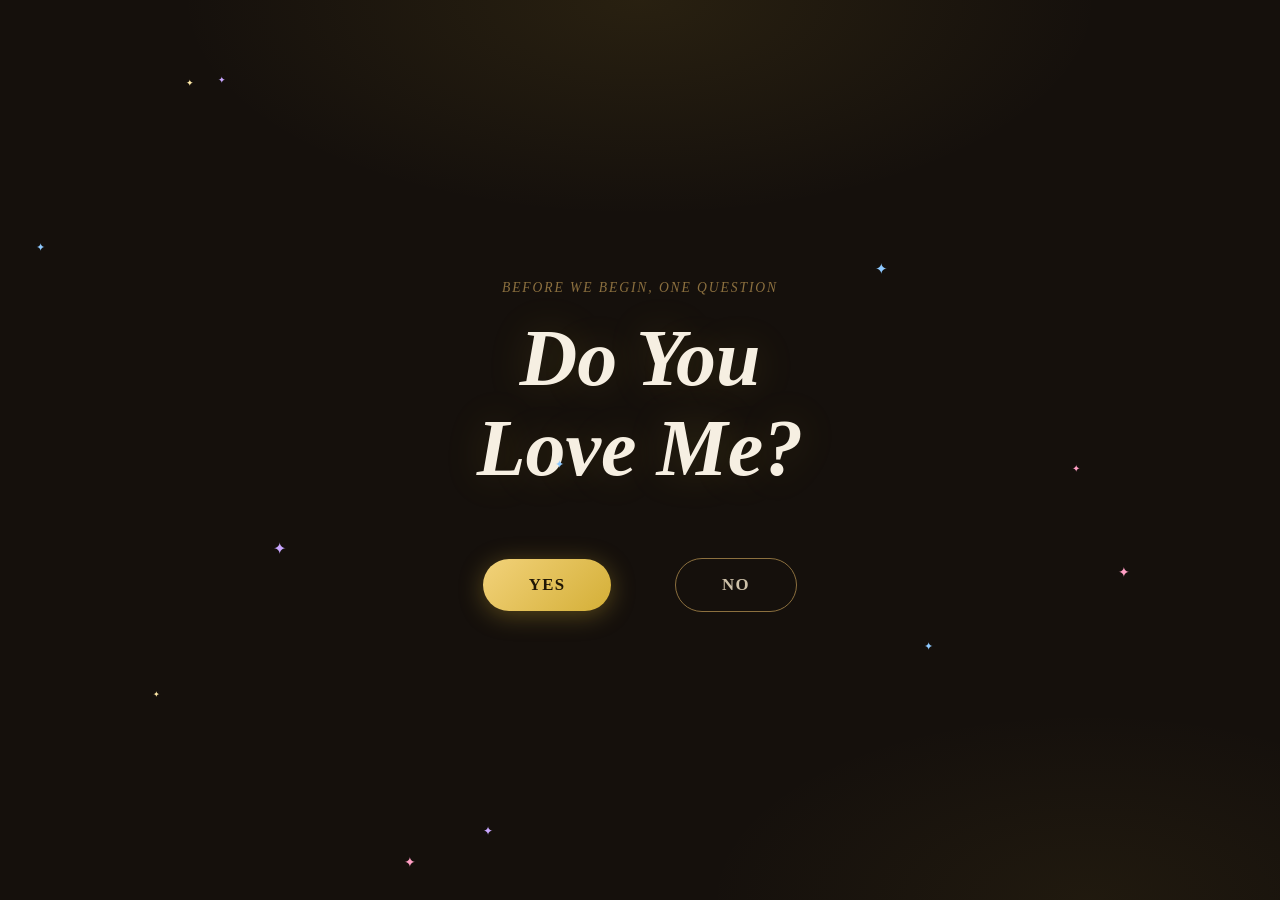
==== commit 4688e0e4: "Update index.html" ====
--- a/index.html
+++ b/index.html
@@ -124,7 +124,7 @@
         <img class="memory-photo" src="memory-04.png" alt="An emotional night">
         <div class="memory-text">
           <h3>The New Curve</h3>
-          <p>Our third date, another movie — this time "Chand Mera Dil." Somewhere through the film when you got bored you leaned your head on my shoulders, held my hand tight. It was the first time anyone had felt so at comfortable around me and it quietly brought me to tears 🥺</p>
+          <p>Our third date, another movie — this time "Chand Mera Dil." Somewhere through the film when you got bored you leaned your head on my shoulders, held my hand tight. It was the first time anyone had felt so comfortable around me and it quietly brought me to tears 🥺</p>
         </div>
       </article>
 
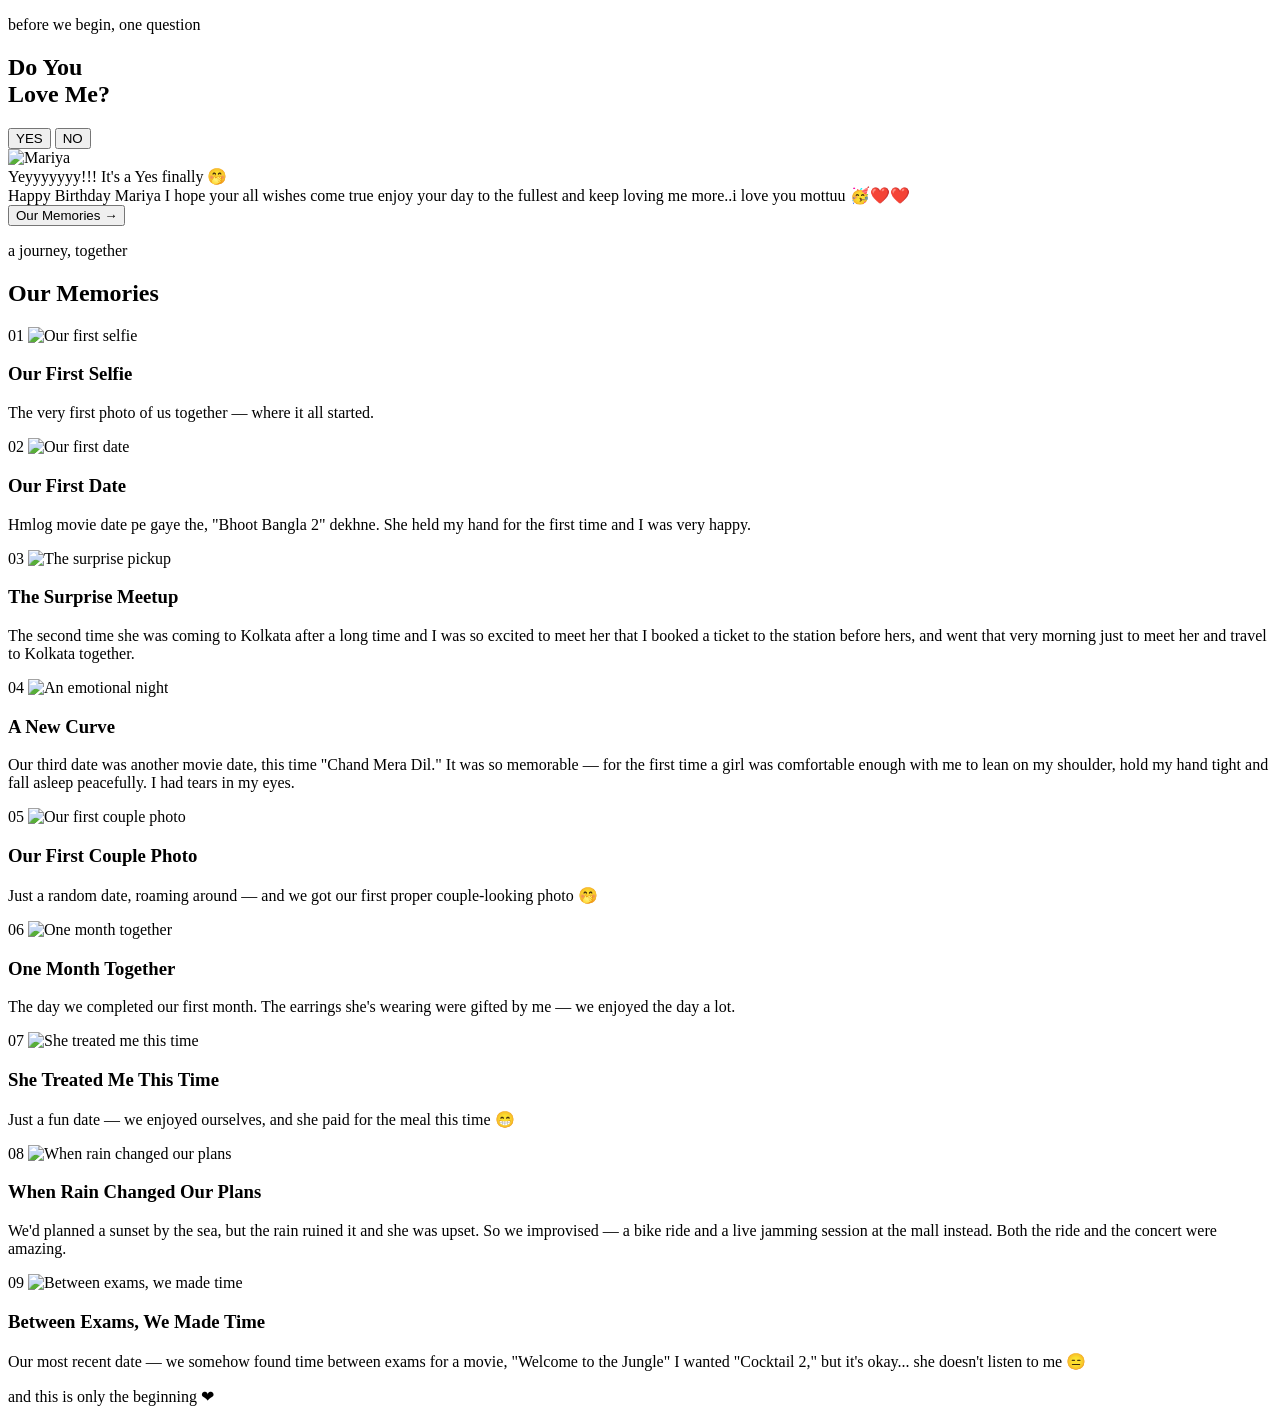
==== commit 83e75330: "Update index.html" ====
--- a/index.html
+++ b/index.html
@@ -7,56 +7,11 @@
 <link rel="preconnect" href="https://fonts.googleapis.com">
 <link rel="preconnect" href="https://fonts.gstatic.com" crossorigin>
 <link href="https://fonts.googleapis.com/css2?family=Cormorant+Garamond:ital,wght@0,400;0,500;0,600;1,400;1,500&family=Parisienne&family=Playfair+Display:ital,wght@0,600;0,700;0,900;1,600;1,700&display=swap" rel="stylesheet">
-<link rel="stylesheet" href="style.css">
-<style>
-  /* Romantic floating backdrop decorations */
-  .deco-layer {
-    position: fixed;
-    top: 0;
-    left: 0;
-    width: 100%;
-    height: 100%;
-    pointer-events: none;
-    overflow: hidden;
-    z-index: 5;
-  }
-  .deco-item {
-    position: absolute;
-    top: -10%;
-    opacity: 0;
-    animation-name: deco-fall;
-    animation-timing-function: linear;
-    animation-iteration-count: infinite;
-    will-change: transform, opacity;
-  }
-  @keyframes deco-fall {
-    0% {
-      transform: translateY(0) translateX(0) rotate(0deg);
-      opacity: 0;
-    }
-    8% { opacity: 1; }
-    92% { opacity: 1; }
-    100% {
-      transform: translateY(110vh) translateX(var(--drift, 20px)) rotate(360deg);
-      opacity: 0;
-    }
-  }
-  .deco-star {
-    animation-name: deco-twinkle;
-    animation-timing-function: ease-in-out;
-    animation-iteration-count: infinite;
-    position: absolute;
-  }
-  @keyframes deco-twinkle {
-    0%, 100% { opacity: 0.15; transform: scale(0.8); }
-    50% { opacity: 1; transform: scale(1.2); }
-  }
-</style>
+<link rel="stylesheet" href="css/style.css">
 </head>
 <body>
 
 <div class="ambient" aria-hidden="true"></div>
-<div class="deco-layer" id="decoLayer" aria-hidden="true"></div>
 
 <!-- SCREEN 1 : THE QUESTION -->
 <section id="screen-1" class="screen active">
@@ -74,11 +29,14 @@
 <!-- SCREEN 2 : THE REVEAL -->
 <section id="screen-2" class="screen">
   <div class="photo-wrap">
-    <img src="her-photo.png" alt="Mariya" class="hero-photo">
+    <img src="images/her-photo.png" alt="Mariya" class="hero-photo">
     <div class="photo-overlay"></div>
     <div class="bday-text">
-      <span class="bday-line">Happy Birthday</span>
-      <span class="bday-name">Mariya</span>
+      <span class="bday-line">Yeyyyyyyy!!! It's a Yes finally 🤭</span>
+    </div>
+    <div class="bday-bottom-text">
+      <span class="bday-headline">Happy Birthday Mariya</span>
+      <span class="bday-subline">I hope your all wishes come true enjoy your day to the fullest and keep loving me more..i love you mottuu 🥳❤️❤️</span>
     </div>
     <button id="nextBtn" class="btn btn-next">Our Memories &#8594;</button>
   </div>
@@ -94,91 +52,82 @@
 
       <article class="memory">
         <span class="node">01</span>
-        <img class="memory-photo" src="memory-01.png" alt="Our first selfie">
+        <img class="memory-photo" src="images/memory-01.png" alt="Our first selfie">
         <div class="memory-text">
           <h3>Our First Selfie</h3>
-          <p>The very first photo we took together — the frame where it all quietly began.</p>
+          <p>The very first photo of us together — where it all started.</p>
         </div>
       </article>
 
       <article class="memory">
         <span class="node">02</span>
-        <img class="memory-photo" src="memory-02.png" alt="Our first date">
+        <img class="memory-photo" src="images/memory-02.png" alt="Our first date">
         <div class="memory-text">
           <h3>Our First Date</h3>
-          <p>Remember our first movie date, "Bhoot Bangla 2." Somewhere in the darkness of that theatre, we held each other's hands for the very first time—and until that moment, I had never felt happier. It's a memory I'll always cherish, because that simple moment meant the world to me.</p>
+          <p>Hmlog movie date pe gaye the, "Bhoot Bangla 2" dekhne. She held my hand for the first time and I was very happy.</p>
         </div>
       </article>
 
       <article class="memory">
         <span class="node">03</span>
-        <img class="memory-photo" src="memory-03.png" alt="The surprise pickup">
+        <img class="memory-photo" src="images/memory-03.png" alt="The surprise pickup">
         <div class="memory-text">
           <h3>The Surprise Meetup</h3>
-          <p>Remember I came to meet you at your next station. Tbh I didn't expected myself to do that for anyone 😅 but yes you are special to me and that makes me do these things love💕</p>
+          <p>The second time she was coming to Kolkata after a long time and I was so excited to meet her that I booked a ticket to the station before hers, and went that very morning just to meet her and travel to Kolkata together.</p>
         </div>
       </article>
 
       <article class="memory">
         <span class="node">04</span>
-        <img class="memory-photo" src="memory-04.png" alt="An emotional night">
+        <img class="memory-photo" src="images/memory-04.png" alt="An emotional night">
         <div class="memory-text">
-          <h3>The New Curve</h3>
-          <p>Our third date, another movie — this time "Chand Mera Dil." Somewhere through the film when you got bored you leaned your head on my shoulders, held my hand tight. It was the first time anyone had felt so comfortable around me and it quietly brought me to tears 🥺</p>
+          <h3>A New Curve</h3>
+          <p>Our third date was another movie date, this time "Chand Mera Dil." It was so memorable — for the first time a girl was comfortable enough with me to lean on my shoulder, hold my hand tight and fall asleep peacefully. I had tears in my eyes.</p>
         </div>
       </article>
 
       <article class="memory">
         <span class="node">05</span>
-        <img class="memory-photo" src="memory-05.png" alt="Our first couple photo">
+        <img class="memory-photo" src="images/memory-05.png" alt="Our first couple photo">
         <div class="memory-text">
           <h3>Our First Couple Photo</h3>
-          <p>Just an ordinary day of wandering around together — and somewhere in it, we ended up with our first photo that finally looked like a real couple 🤭</p>
+          <p>Just a random date, roaming around — and we got our first proper couple-looking photo 🤭</p>
         </div>
       </article>
 
       <article class="memory">
         <span class="node">06</span>
-        <img class="memory-photo" src="memory-06.png" alt="One month together">
+        <img class="memory-photo" src="images/memory-06.png" alt="One month together">
         <div class="memory-text">
           <h3>One Month Together</h3>
-          <p>Huh..finally the day we completed our first month Remember the earrings you are wearing,I hope you liked it 👀</p>
+          <p>The day we completed our first month. The earrings she's wearing were gifted by me — we enjoyed the day a lot.</p>
         </div>
       </article>
 
       <article class="memory">
         <span class="node">07</span>
-        <img class="memory-photo" src="memory-07.png" alt="She treated me this time">
+        <img class="memory-photo" src="images/memory-07.png" alt="She treated me this time">
         <div class="memory-text">
           <h3>She Treated Me This Time</h3>
-          <p>Remember Mani Square? A light, fun date full of laughter — and this time, you payed for me.. thankyou so much 😁</p>
+          <p>Just a fun date — we enjoyed ourselves, and she paid for the meal this time 😁</p>
         </div>
       </article>
 
       <article class="memory">
         <span class="node">08</span>
-        <img class="memory-photo" src="memory-08.png" alt="When rain changed our plans">
+        <img class="memory-photo" src="images/memory-08.png" alt="When rain changed our plans">
         <div class="memory-text">
           <h3>When Rain Changed Our Plans</h3>
-          <p>This time we planned a quiet sunset by the sea, but the rain had other ideas, and you were upset. So we got a bike ride followed by a live jamming session at the mall. Somehow, the backup plan turned out to be just as amazing Right? 🤭</p>
+          <p>We'd planned a sunset by the sea, but the rain ruined it and she was upset. So we improvised — a bike ride and a live jamming session at the mall instead. Both the ride and the concert were amazing.</p>
         </div>
       </article>
 
       <article class="memory">
         <span class="node">09</span>
-        <img class="memory-photo" src="memory-09.png" alt="Between exams, we made time">
+        <img class="memory-photo" src="images/memory-09.png" alt="Between exams, we made time">
         <div class="memory-text">
           <h3>Between Exams, We Made Time</h3>
-          <p>This is our most recent date, squeezed in somewhere between exam schedules — a movie, "Welcome to the Jungle." I was requesting for "Cocktail 2" instead, but as always, you have the final say 😑</p>
-        </div>
-      </article>
-
-      <article class="memory">
-        <span class="node">10</span>
-        <img class="memory-photo" src="memory-10.png" alt="Our sunset, finally" style="object-position: center 15%;">
-        <div class="memory-text">
-          <h3>Our Sunset, Finally</h3>
-          <p>Finally we managed to complete our sunset plan but again this time without the sun..still it felt great with you Mottuuu.. we'll definitely go there again!!</p>
+          <p>Our most recent date — we somehow found time between exams for a movie, "Welcome to the Jungle" I wanted "Cocktail 2," but it's okay... she doesn't listen to me 😑</p>
         </div>
       </article>
 
@@ -188,74 +137,6 @@
   </div>
 </section>
 
-<script src="script.js"></script>
-<script>
-(function() {
-  const layer = document.getElementById('decoLayer');
-  if (!layer) return;
-
-  const fallingEmojis = ['💖', '💕', '💜', '💛', '✨', '⭐'];
-  const colors = ['#ffd166', '#ff6b9d', '#c9a7ff', '#7ee8c7', '#8ec9ff', '#ffffff'];
-
-  function randomBetween(min, max) {
-    return Math.random() * (max - min) + min;
-  }
-
-  // Falling hearts / stars / confetti
-  function spawnFallingItem() {
-    const el = document.createElement('div');
-    el.className = 'deco-item';
-    const isEmoji = Math.random() < 0.7;
-
-    if (isEmoji) {
-      el.textContent = fallingEmojis[Math.floor(Math.random() * fallingEmojis.length)];
-      el.style.fontSize = randomBetween(12, 22) + 'px';
-      el.style.filter = 'hue-rotate(' + randomBetween(0, 360) + 'deg)';
-    } else {
-      // simple confetti rectangle
-      el.style.width = randomBetween(6, 10) + 'px';
-      el.style.height = randomBetween(10, 16) + 'px';
-      el.style.background = colors[Math.floor(Math.random() * colors.length)];
-      el.style.borderRadius = '2px';
-    }
-
-    el.style.left = randomBetween(0, 100) + 'vw';
-    el.style.setProperty('--drift', randomBetween(-60, 60) + 'px');
-    const duration = randomBetween(7, 14);
-    el.style.animationDuration = duration + 's';
-    el.style.animationDelay = randomBetween(0, 4) + 's';
-
-    layer.appendChild(el);
-
-    setTimeout(() => el.remove(), (duration + 4) * 1000);
-  }
-
-  // Twinkling background stars (static positions, gentle pulse)
-  function spawnTwinkleStars(count) {
-    for (let i = 0; i < count; i++) {
-      const star = document.createElement('div');
-      star.className = 'deco-star';
-      star.textContent = '✦';
-      star.style.left = randomBetween(0, 100) + 'vw';
-      star.style.top = randomBetween(0, 100) + 'vh';
-      star.style.fontSize = randomBetween(8, 16) + 'px';
-      const starColors = ['#ffe9a8', '#c9a7ff', '#8ec9ff', '#ff9fc4'];
-      star.style.color = starColors[Math.floor(Math.random() * starColors.length)];
-      star.style.animationDuration = randomBetween(2, 5) + 's';
-      star.style.animationDelay = randomBetween(0, 3) + 's';
-      layer.appendChild(star);
-    }
-  }
-
-  spawnTwinkleStars(12);
-
-  // Continuously spawn falling decorations at a gentle, sparse pace
-  setInterval(spawnFallingItem, 1800);
-  // Seed just a couple immediately so it doesn't feel empty on load
-  for (let i = 0; i < 3; i++) {
-    setTimeout(spawnFallingItem, i * 400);
-  }
-})();
-</script>
+<script src="js/script.js"></script>
 </body>
 </html>
